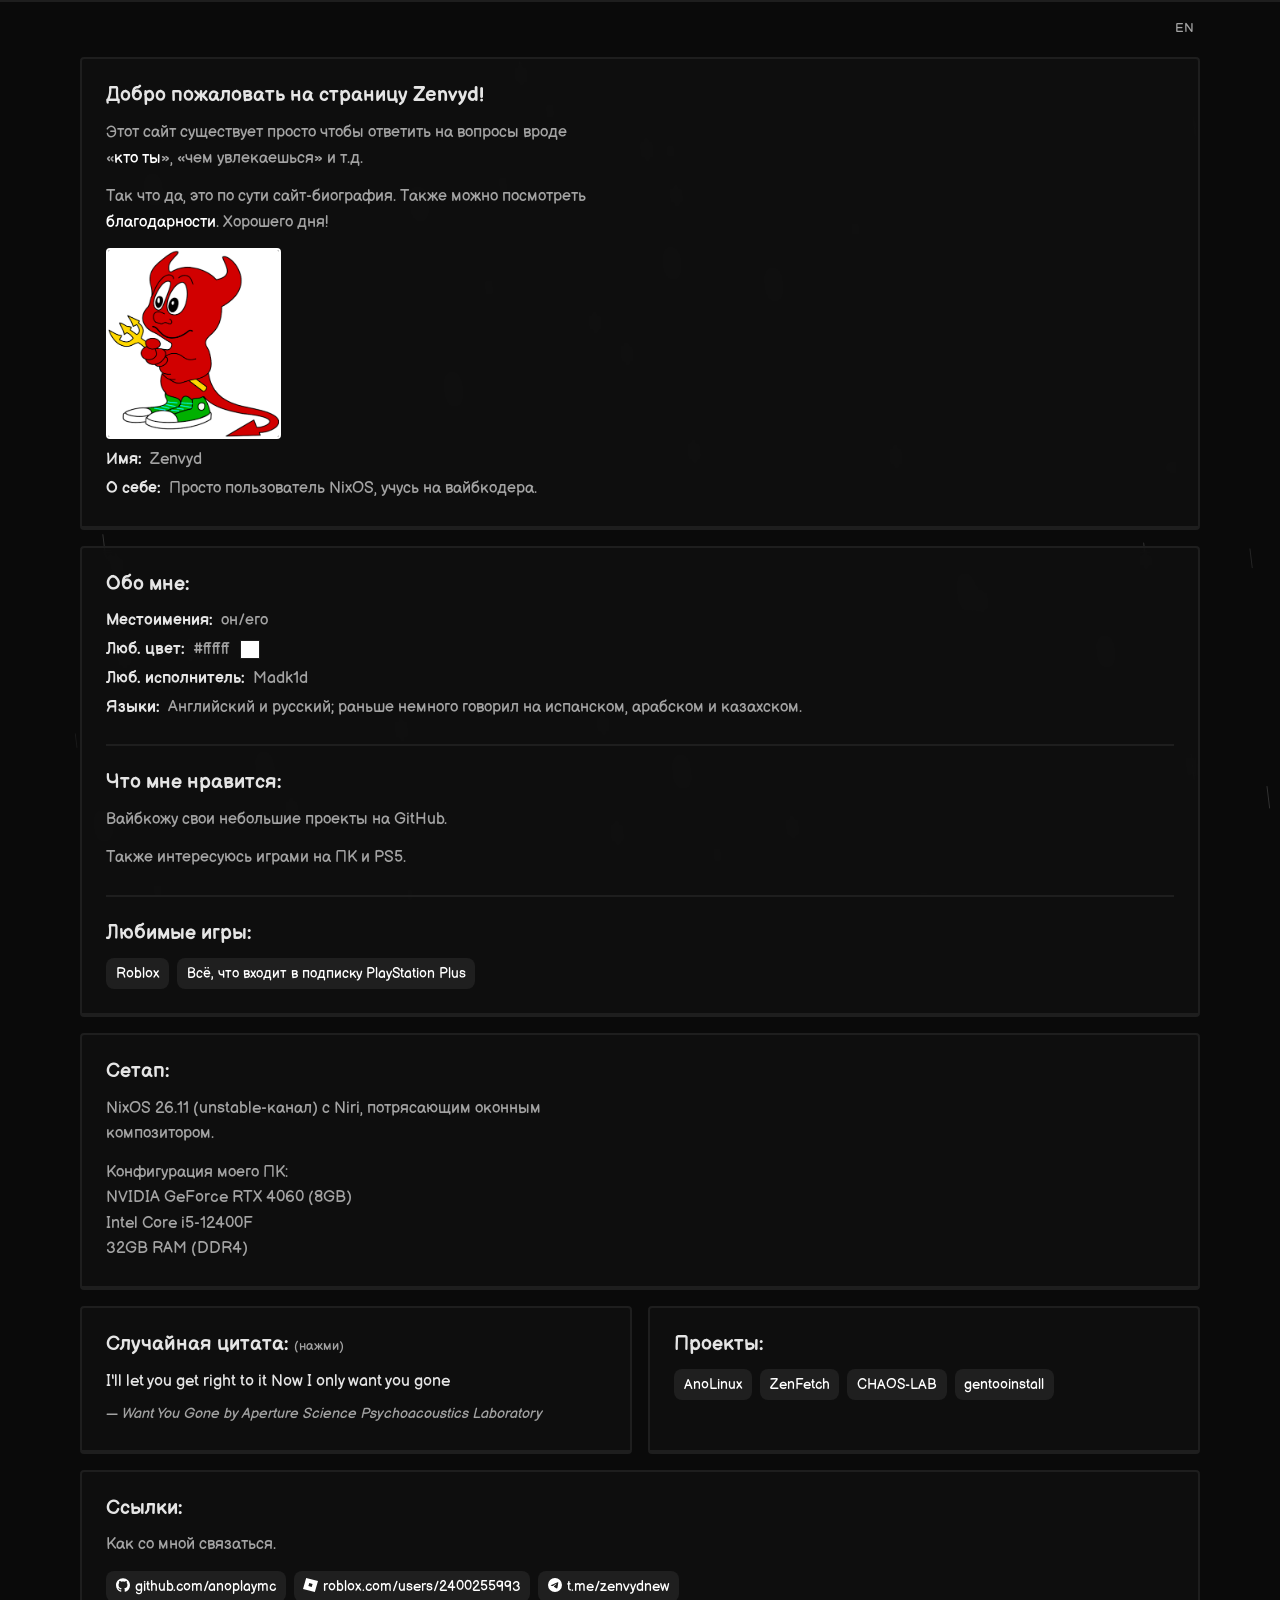
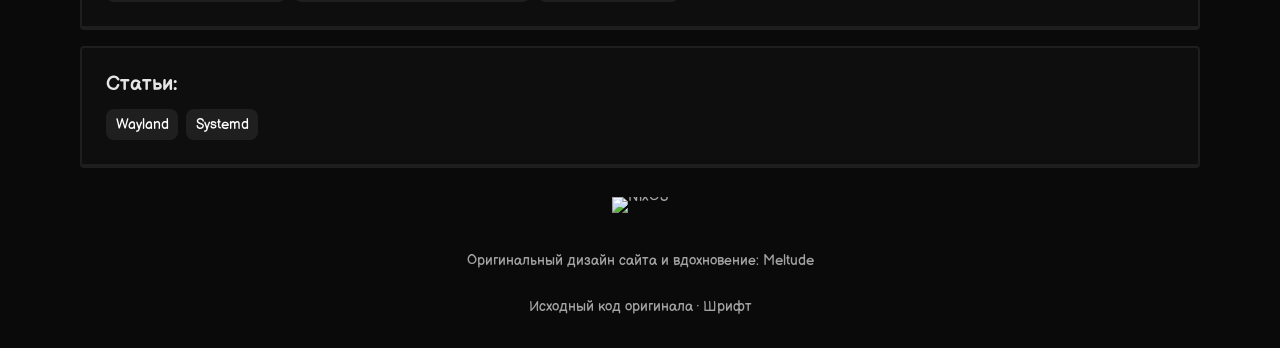
==== ru/index.html @ d2bb3ef8 "Publish Zenvyd website" ====
<!doctype html>
<html lang="ru">
  <head>
    <meta charset="UTF-8" />
    <meta name="viewport" content="width=device-width, initial-scale=1.0" />
    <meta
      name="description"
      content="Личная страница Zenvyd. Просто пользователь NixOS, учусь на вайбкодера."
    />
    <meta name="author" content="Zenvyd" />
    <meta property="og:type" content="profile" />
    <meta property="og:title" content="Zenvyd" />
    <meta
      property="og:description"
      content="Просто пользователь NixOS, учусь на вайбкодера."
    />
    <link rel="icon" type="image/png" href="/img/root/avatar.png" />
    <title>Zenvyd</title>
    <link rel="stylesheet" href="../style.css" />
    <link
      rel="preload"
      href="/fonts/balsamiq-sans-regular-cyrillic.woff2"
      as="font"
      type="font/woff2"
      crossorigin
    />
    <link rel="canonical" href="/ru/" />
    <link rel="alternate" hreflang="en" href="/" />
    <link rel="alternate" hreflang="ru" href="/ru/" />
    <link rel="alternate" hreflang="x-default" href="/" />
  </head>
  <body>
    <canvas id="rain" aria-hidden="true"></canvas>
    <div class="progress-wrap" aria-hidden="true">
      <div class="progress-bar"></div>
    </div>
    <div class="page-shell">
      <div class="topbar-wrap">
        <div class="lang-switcher lang-switcher--compact lang-switcher--plain">
          <a
            href="/"
            hreflang="en"
            lang="en"
            aria-label="Переключить на английский"
            >EN</a
          >
        </div>
      </div>

      <div class="layout">
        <main class="content">
          <section class="hero pane" id="overview" aria-label="Профиль">
            <div class="profile-details">
              <h3>Добро пожаловать на страницу Zenvyd!</h3>
              <p class="muted">
                Этот сайт существует просто чтобы ответить на вопросы вроде «<a
                  href="#about"
                  >кто ты</a
                >», «чем увлекаешься» и т.д.
              </p>
              <p class="muted">
                Так что да, это по сути сайт-биография. Также можно посмотреть
                <a href="#credits">благодарности</a>. Хорошего дня!
              </p>
              <img
                class="profile-picture"
                src="../img/root/avatar.png"
                alt="Фото профиля Zenvyd"
                onerror="this.hidden = true"
              />
              <dl class="fact-list">
                <div>
                  <dt>Имя</dt>
                  <dd>Zenvyd</dd>
                </div>
                <!--
                  Приватные поля, отключены по умолчанию. Чтобы показать их,
                  вынесите нужные строки из комментария и впишите значения:
                <div>
                  <dt>Возраст</dt>
                  <dd>AGE лет</dd>
                </div>
                <div>
                  <dt>День рождения</dt>
                  <dd>DD.MM</dd>
                </div>
                -->
                <div>
                  <dt>О себе</dt>
                  <dd>Просто пользователь NixOS, учусь на вайбкодера.</dd>
                </div>
              </dl>
            </div>
          </section>

          <section class="pane-grid" id="about" aria-label="Биография">
            <article class="pane span-all">
              <h3>Обо мне:</h3>
              <dl class="fact-list">
                <div>
                  <dt>Местоимения</dt>
                  <dd>он/его</dd>
                </div>
                <!--
                  Приватное поле, отключено по умолчанию. Чтобы показать его,
                  вынесите его из комментария и впишите значение:
                <div>
                  <dt>Ориентация</dt>
                  <dd>ORIENTATION</dd>
                </div>
                -->
                <div>
                  <dt>Люб. цвет</dt>
                  <dd>#ffffff <span class="swatch"></span></dd>
                </div>
                <div>
                  <dt>Люб. исполнитель</dt>
                  <dd>Madk1d</dd>
                </div>
                <div>
                  <dt>Языки</dt>
                  <dd>
                    Английский и русский; раньше немного говорил на испанском,
                    арабском и казахском.
                  </dd>
                </div>
              </dl>

              <h3 class="subheading">Что мне нравится:</h3>
              <p class="muted">Вайбкожу свои небольшие проекты на GitHub.</p>
              <p class="muted">Также интересуюсь играми на ПК и PS5.</p>
              <h3 class="subheading">Любимые игры:</h3>
              <ul class="chip-list">
                <li>
                  <a
                    href="https://www.roblox.com/"
                    target="_blank"
                    rel="noopener noreferrer"
                    >Roblox</a
                  >
                </li>
                <li>
                  <a
                    href="https://www.playstation.com/ru-ua/ps-plus/?srsltid=AYCX9vJfrZIqcWWB5HIxY8iefV56jX-Yb2LSt9ZhHgLh5_P8R7r24Fbm"
                    target="_blank"
                    rel="noopener noreferrer"
                    >Всё, что входит в подписку PlayStation Plus</a
                  >
                </li>
              </ul>
            </article>

            <article class="pane span-all">
              <h3>Сетап:</h3>
              <p class="muted">
                NixOS 26.11 (unstable-канал) с Niri, потрясающим оконным
                композитором.
              </p>
              <p class="muted">
                Конфигурация моего ПК:<br />
                NVIDIA GeForce RTX 4060 (8GB)<br />
                Intel Core i5-12400F<br />
                32GB RAM (DDR4)<br />
              </p>
            </article>

            <!--
              Панель last.fm «сейчас играет». Отключена, пока data-lastfm-user
              пустой; впишите туда свой ник на last.fm, чтобы включить её.
            -->
            <article
              class="pane span-all now-playing-pane"
              id="music"
              aria-label="Сейчас слушаю"
              data-lastfm-user=""
              hidden
            >
              <h3><span class="lastfm">last.fm</span>:</h3>
              <div class="now-playing-row" aria-live="polite">
                <a class="now-playing" target="_blank" rel="noopener noreferrer"
                  >Loading…</a
                >
                <img
                  class="now-playing-cover"
                  alt=""
                  width="48"
                  height="48"
                  style="display: none"
                />
              </div>
            </article>

            <article class="pane quote-pane" id="quote-pane">
              <h3>
                Случайная цитата:
                <span
                  class="quote-hint"
                  role="button"
                  tabindex="0"
                  aria-label="Показать другую случайную цитату"
                  title="Нажми, чтобы показать другую цитату"
                  >(нажми)</span
                >
              </h3>
              <blockquote>
                <p id="quote-text">Talk is cheap. Show me the code.</p>
                <footer>— <cite id="quote-author">Linus Torvalds</cite></footer>
              </blockquote>
            </article>

            <article class="pane">
              <h3>Проекты:</h3>
              <ul class="chip-list">
                <li>
                  <a
                    href="https://github.com/anoplaymc/anolinux"
                    target="_blank"
                    rel="noopener noreferrer"
                    >AnoLinux</a
                  >
                </li>
                <li>
                  <a
                    href="https://github.com/anoplaymc/zenfetch"
                    target="_blank"
                    rel="noopener noreferrer"
                    >ZenFetch</a
                  >
                </li>
                <li>
                  <a
                    href="https://github.com/anoplaymc/CHAOS-LAB"
                    target="_blank"
                    rel="noopener noreferrer"
                    >CHAOS-LAB</a
                  >
                </li>
                <li>
                  <a
                    href="https://github.com/anoplaymc/gentooinstall"
                    target="_blank"
                    rel="noopener noreferrer"
                    >gentooinstall</a
                  >
                </li>
              </ul>
            </article>

            <article class="pane span-all">
              <h3>Ссылки:</h3>
              <p class="muted">Как со мной связаться.</p>
              <ul class="chip-list">
                <li>
                  <a
                    href="https://github.com/anoplaymc"
                    target="_blank"
                    rel="noopener noreferrer me"
                    ><img
                      class="inline-icon"
                      src="../img/icons/github.svg"
                      alt=""
                      aria-hidden="true"
                      width="16"
                      height="16"
                      loading="lazy"
                    />github.com/anoplaymc</a
                  >
                </li>
                <li>
                  <a
                    href="https://www.roblox.com/users/2400255993/profile/"
                    target="_blank"
                    rel="noopener noreferrer me"
                    ><img
                      class="inline-icon"
                      src="../img/icons/roblox.svg"
                      alt=""
                      aria-hidden="true"
                      width="16"
                      height="16"
                      loading="lazy"
                    />roblox.com/users/2400255993</a
                  >
                </li>
                <li>
                  <a
                    href="https://t.me/zenvydnew"
                    target="_blank"
                    rel="noopener noreferrer me"
                    ><img
                      class="inline-icon"
                      src="../img/icons/telegram.svg"
                      alt=""
                      aria-hidden="true"
                      width="16"
                      height="16"
                      loading="lazy"
                    />t.me/zenvydnew</a
                  >
                </li>
              </ul>
            </article>
          </section>

          <section class="pane" id="articles" aria-label="Статьи">
            <h3>Статьи:</h3>
            <ul class="chip-list">
              <li><a href="wayland/">Wayland</a></li>
              <li><a href="systemd/">Systemd</a></li>
            </ul>
          </section>
        </main>
      </div>

      <footer class="footer footer-badges">
        <div class="badge-row" role="group" aria-label="Бейджи">
          <a href="https://nixos.org">
            <img
              src="https://notnite.com/buttons/nixos.png"
              alt="NixOS"
              loading="lazy"
            />
          </a>
        </div>
        <p class="muted" id="credits">
          Оригинальный дизайн сайта и вдохновение:
          <a
            href="https://meltude.me"
            target="_blank"
            rel="noopener"
            >Meltude</a
          >
        </p>
        <p class="muted">
          <a
            class="text-link"
            href="https://codeberg.org/meltude/pages"
            target="_blank"
            rel="noopener"
            >Исходный код оригинала</a
          >
          &middot;
          <a
            class="text-link"
            href="https://fonts.google.com/specimen/Balsamiq+Sans"
            target="_blank"
            rel="noopener"
            >Шрифт</a
          >
        </p>
      </footer>
    </div>
    <script src="../scripts/quotes.js" defer></script>
    <script src="../scripts/rain.js" defer></script>
    <script src="../scripts/lastfm.js" defer></script>
    <script src="../scripts/progress.js" defer></script>
  </body>
</html>
---- style.css ----
:root {
  --background: #0a0a0a;
  --surface: #111111;
  --surface-raised: #1f1f1f;
  --border: #1e1e1e;
  --text: #e5e5e5;
  --muted: #a3a3a3;
  --subtle: #737373;
  --accent: #ffffff;
  --link: #e5e5e5;
}

@font-face {
  font-family: "Balsamiq Sans";
  src: url("fonts/balsamiq-sans-regular-cyrillic-ext.woff2") format("woff2");
  font-style: normal;
  font-weight: 400;
  font-display: swap;
  unicode-range:
    U+0460-052F, U+1C80-1C8A, U+20B4, U+2DE0-2DFF, U+A640-A69F, U+FE2E-FE2F;
}
@font-face {
  font-family: "Balsamiq Sans";
  src: url("fonts/balsamiq-sans-regular-cyrillic.woff2") format("woff2");
  font-style: normal;
  font-weight: 400;
  font-display: swap;
  unicode-range: U+0301, U+0400-045F, U+0490-0491, U+04B0-04B1, U+2116;
}
@font-face {
  font-family: "Balsamiq Sans";
  src: url("fonts/balsamiq-sans-regular-latin-ext.woff2") format("woff2");
  font-style: normal;
  font-weight: 400;
  font-display: swap;
  unicode-range:
    U+0100-02BA, U+02BD-02C5, U+02C7-02CC, U+02CE-02D7, U+02DD-02FF, U+0304,
    U+0308, U+0329, U+1D00-1DBF, U+1E00-1E9F, U+1EF2-1EFF, U+2020, U+20A0-20AB,
    U+20AD-20C4, U+2113, U+2C60-2C7F, U+A720-A7FF;
}
@font-face {
  font-family: "Balsamiq Sans";
  src: url("fonts/balsamiq-sans-regular-latin.woff2") format("woff2");
  font-style: normal;
  font-weight: 400;
  font-display: swap;
  unicode-range:
    U+0000-00FF, U+0131, U+0152-0153, U+02BB-02BC, U+02C6, U+02DA, U+02DC,
    U+0304, U+0308, U+0329, U+2000-206F, U+20AC, U+2122, U+2191, U+2193, U+2212,
    U+2215, U+FEFF, U+FFFD;
}
@font-face {
  font-family: "Balsamiq Sans";
  src: url("fonts/balsamiq-sans-bold-cyrillic-ext.woff2") format("woff2");
  font-style: normal;
  font-weight: 700;
  font-display: swap;
  unicode-range:
    U+0460-052F, U+1C80-1C8A, U+20B4, U+2DE0-2DFF, U+A640-A69F, U+FE2E-FE2F;
}
@font-face {
  font-family: "Balsamiq Sans";
  src: url("fonts/balsamiq-sans-bold-cyrillic.woff2") format("woff2");
  font-style: normal;
  font-weight: 700;
  font-display: swap;
  unicode-range: U+0301, U+0400-045F, U+0490-0491, U+04B0-04B1, U+2116;
}
@font-face {
  font-family: "Balsamiq Sans";
  src: url("fonts/balsamiq-sans-bold-latin-ext.woff2") format("woff2");
  font-style: normal;
  font-weight: 700;
  font-display: swap;
  unicode-range:
    U+0100-02BA, U+02BD-02C5, U+02C7-02CC, U+02CE-02D7, U+02DD-02FF, U+0304,
    U+0308, U+0329, U+1D00-1DBF, U+1E00-1E9F, U+1EF2-1EFF, U+2020, U+20A0-20AB,
    U+20AD-20C4, U+2113, U+2C60-2C7F, U+A720-A7FF;
}
@font-face {
  font-family: "Balsamiq Sans";
  src: url("fonts/balsamiq-sans-bold-latin.woff2") format("woff2");
  font-style: normal;
  font-weight: 700;
  font-display: swap;
  unicode-range:
    U+0000-00FF, U+0131, U+0152-0153, U+02BB-02BC, U+02C6, U+02DA, U+02DC,
    U+0304, U+0308, U+0329, U+2000-206F, U+20AC, U+2122, U+2191, U+2193, U+2212,
    U+2215, U+FEFF, U+FFFD;
}
* {
  box-sizing: border-box;
}

[hidden] {
  display: none !important;
}

body {
  min-width: 320px;
  margin: 0;
  background: var(--background);
  color: var(--text);
  font-family: "Balsamiq Sans", "Comic Sans MS", "DejaVu Sans", sans-serif;
  line-height: 1.6;
}

#rain {
  position: fixed;
  inset: 0;
  width: 100vw;
  height: 100vh;
  z-index: -1;
  pointer-events: none;
  will-change: transform;
  transform: translateZ(0);
}


a {
  color: var(--accent);
  text-decoration: none;
}

.swatch {
  display: inline-block;
  width: 1.2em;
  height: 1.2em;
  background: #ffffff;
  border: 1px solid var(--border);
  vertical-align: -0.3em;
  margin-left: 0.4em;
}

a:hover,
a:focus-visible {
  color: var(--link);
  text-decoration: underline;
  text-underline-offset: 0.2em;
}

.page-shell {
  width: min(1120px, calc(100% - 2rem));
  margin: 0 auto;
  padding: 1rem 0;
}

.pane {
  border: 2px solid var(--border);
  border-bottom: 4px solid var(--border);
  border-radius: 4px;
  background: rgba(17, 17, 17, 0.75);
  -webkit-backdrop-filter: blur(6px);
  backdrop-filter: blur(6px);
}

.topbar,
.footer {
  display: flex;
  align-items: center;
  justify-content: center;
  gap: 1rem;
  padding: 0.85rem 1rem;
}

.topbar {
  width: fit-content;
  max-width: 100%;
  margin: 0 auto;
  padding: 0.85rem 2rem;
  text-align: center;
}

.topbar nav {
  display: flex;
  flex-wrap: wrap;
  justify-content: center;
  align-items: center;
  gap: 1rem;
  font-size: 0.9rem;
}

.topbar-wrap {
  display: flex;
  justify-content: space-between;
  align-items: center;
  gap: 0.5rem;
  flex-wrap: wrap;
}

.topbar-wrap .topbar {
  margin: 0;
}

.topbar-wrap > .lang-switcher {
  margin-left: auto;
}

.lang-switcher {
  display: flex;
  align-items: center;
  padding: 0.45rem 0.7rem;
  font-size: 0.8rem;
}

.lang-switcher a {
  border-radius: 4px;
  padding: 0.15rem 0.4rem;
  color: var(--muted);
}

.lang-switcher a:hover {
  color: var(--accent);
  text-decoration: underline;
  text-underline-offset: 0.2em;
}

.lang-switcher a:focus-visible {
  outline: 2px solid var(--accent);
  outline-offset: 2px;
}

.lang-switcher--plain {
  background: transparent;
  border: none;
  padding: 0;
}

.layout {
  margin: 1rem 0;
}

.content {
  display: grid;
  gap: 1rem;
  min-width: 0;
}

.hero,
.content > .pane,
.pane-grid .pane {
  padding: 1.5rem;
}

.hero {
  display: block;
}

.profile-picture {
  width: 175px;
  margin: 0.8rem 0 0;
  border-radius: 4px;
  height: auto;
  border: 2px solid var(--accent);
  object-fit: cover;
}

.profile-details dl {
  margin: 0;
}

.profile-details h3 {
  margin-bottom: 0.8rem;
}

.profile-details strong {
  color: var(--text);
}

.subheading {
  margin-top: 1.5rem;
  padding-top: 1.5rem;
  border-top: 2px solid var(--border);
  width: 100%;
}

.eyebrow {
  margin: 0 0 0.2rem;
  color: var(--muted);
  font-size: 0.72rem;
  font-weight: 700;
  letter-spacing: 0.12em;
  text-transform: uppercase;
}

h1 {
  font-size: 1.5rem;
  margin: 0;
  color: var(--text);
  line-height: 1.2;
}

h3 {
  font-size: 1.25rem;
  margin: 0;
  color: var(--text);
  line-height: 1.2;
}

.visually-hidden {
  position: absolute;
  width: 1px;
  height: 1px;
  margin: -1px;
  padding: 0;
  overflow: hidden;
  clip: rect(0 0 0 0);
  white-space: nowrap;
  border: 0;
}

.span-all {
  grid-column: 1 / -1;
}

.section-intro {
  grid-column: 1 / -1;
  margin: 0;
  max-width: 55ch;
  border-radius: 4px;
  color: var(--muted);
}

.inline-icon {
  width: 1em;
  height: 1em;
  vertical-align: -0.12em;
  margin-right: 0.35em;
}

.fact-list {
  display: grid;
  gap: 0.2rem;
  margin: 0.8rem 0 0;
}

.fact-list > div {
  display: flex;
  flex-wrap: wrap;
  column-gap: 0.5rem;
}

.fact-list dt::after {
  content: ":";
}

.fact-list dt {
  display: inline;
  color: var(--text);
  font-weight: 700;
}

.fact-list dd {
  display: inline;
  margin: 0;
  color: var(--muted);
}

.chip-list {
  display: flex;
  flex-wrap: wrap;
  gap: 0.5rem;
  margin: 0.8rem 0 0;
  padding: 0;
  list-style: none;
}

.chip-list a {
  display: inline-block;
  background: var(--surface-raised);
  padding: 0.25rem 0.6rem;
  border-radius: 8px;
  font-size: 0.9rem;
}

.muted {
  max-width: 55ch;
  margin: 0.8rem 0 0;
  color: var(--muted);
}

.now-playing {
  color: var(--muted);
  font-size: 0.95rem;
  overflow-wrap: anywhere;
}

.pane-grid .pane.now-playing-pane {
  flex-direction: row;
  flex-wrap: wrap;
  align-content: flex-start;
  align-items: center;
  align-self: start;
  gap: 0.75rem 1.25rem;
  padding-bottom: 0.75rem;
}

.pane-grid .pane.now-playing-pane h3 {
  flex: 0 0 auto;
  width: 100%;
  padding-bottom: 0.5rem;
  border-bottom: 2px solid var(--border);
}

.pane-grid .pane.now-playing-pane .now-playing-row {
  display: flex;
  align-items: center;
  gap: 0.75rem;
  flex: 1 1 100%;
  width: 100%;
  margin: 0;
}

.now-playing-cover {
  width: 48px;
  height: 48px;
  flex: 0 0 auto;
  border-radius: 4px;
  border: 2px solid var(--border);
  object-fit: cover;
  margin-left: auto;
}

.now-playing-cover-placeholder {
  align-items: center;
  justify-content: center;
  background: var(--surface-raised);
  color: var(--subtle);
  font-size: 1.25rem;
  line-height: 1;
  user-select: none;
}

.pane-grid {
  display: grid;
  grid-template-columns: repeat(2, minmax(0, 1fr));
  gap: 1rem;
}

.section-divider {
  grid-column: 1 / -1;
  border-bottom: 2px solid var(--border);
  padding-bottom: 0.5rem;
}

.pane-grid .pane {
  display: flex;
  flex-direction: column;
  align-items: flex-start;
}

.bio-grid .pane p:not(.eyebrow) {
  margin: 0;
}

.text-link {
  display: inline-block;
  margin-top: 1.25rem;
  color: var(--accent);
  font-size: 0.9rem;
}

blockquote {
  max-width: 42rem;
  margin: 0;
  user-select: none;
  color: var(--accent);
  font-size: clamp(1.2rem, 3vw, 1.7rem);
}

.quote-pane {
  cursor: pointer;
}

.quote-pane:hover {
  border-color: var(--accent);
}

.quote-pane:focus-visible {
  outline: 2px solid var(--accent);
  outline-offset: 2px;
}

.quote-pane blockquote {
  margin-top: 0.8rem;
  font-size: 1rem;
  max-width: 100%;
}

.quote-pane blockquote p {
  margin: 0;
  color: var(--text);
}

.quote-pane blockquote footer {
  margin-top: 0.5rem;
  color: var(--muted);
  font-size: 0.9rem;
}

.quote-hint {
  display: inline;
  border-radius: 4px;
  color: var(--muted);
  font-size: 0.8rem;
  font-weight: 400;
  cursor: pointer;
}

.quote-hint:hover {
  color: var(--accent);
}

.quote-hint:focus-visible {
  outline: 2px solid var(--accent);
  outline-offset: 2px;
}

.footer {
  position: relative;
  justify-content: center;
  text-align: center;
  color: var(--subtle);
  font-size: 0.85rem;
}

.footer a {
  color: var(--muted);
}

.footer .text-link {
  margin-top: 0;
}

.footer-badges {
  flex-direction: column;
  gap: 0.6rem;
}

.badge-row {
  display: flex;
  flex-wrap: wrap;
  justify-content: center;
  align-items: center;
  gap: 0.5rem;
}

.badge-row a {
  display: inline-block;
  line-height: 0;
}

.badge-row img {
  display: block;
  height: 31px;
  width: auto;
}

.webring-container {
  display: flex;
  justify-content: center;
  max-width: 100%;
}

.webring-widget {
  display: flex;
  flex-wrap: wrap;
  align-items: center;
  justify-content: center;
  gap: 0.65rem;
  padding: 0.35rem 0.75rem;
  border: 2px solid var(--border);
  border-bottom: 4px solid var(--border);
  border-radius: 8px;
  background: var(--surface);
  color: var(--muted);
  font-size: 0.85rem;
}

.webring-widget a {
  color: var(--text);
}

.webring-widget a:focus-visible {
  outline: 2px solid var(--accent);
  outline-offset: 3px;
}

.progress-wrap {
  position: fixed;
  inset: 0 0 auto 0;
  width: 100%;
  height: 2px;
  background: var(--border);
  z-index: 50;
  pointer-events: none;
}

.progress-bar {
  height: 100%;
  width: 0%;
  background: var(--accent);
}

@media (max-width: 700px) {
  .pane-grid {
    grid-template-columns: 1fr;
  }

  .pane-grid .pane.now-playing-pane {
    flex-direction: column;
    flex-wrap: nowrap;
    align-items: flex-start;
    gap: 0;
  }

  .pane-grid .pane.now-playing-pane .now-playing-row {
    flex: 0 0 auto;
    margin: 0.8rem 0 0;
  }

  .footer {
    align-items: flex-start;
    flex-direction: column;
  }

  .topbar {
    width: fit-content;
    max-width: 100%;
    margin: 0 auto;
    align-items: center;
    flex-direction: column;
    text-align: center;
  }

  .topbar-wrap {
    flex-direction: row;
    align-items: center;
    justify-content: space-between;
  }

  .topbar-wrap .topbar {
    margin: 0 auto;
  }

  .topbar nav {
    justify-content: center;
  }

  .footer-badges {
    align-items: center;
  }
}
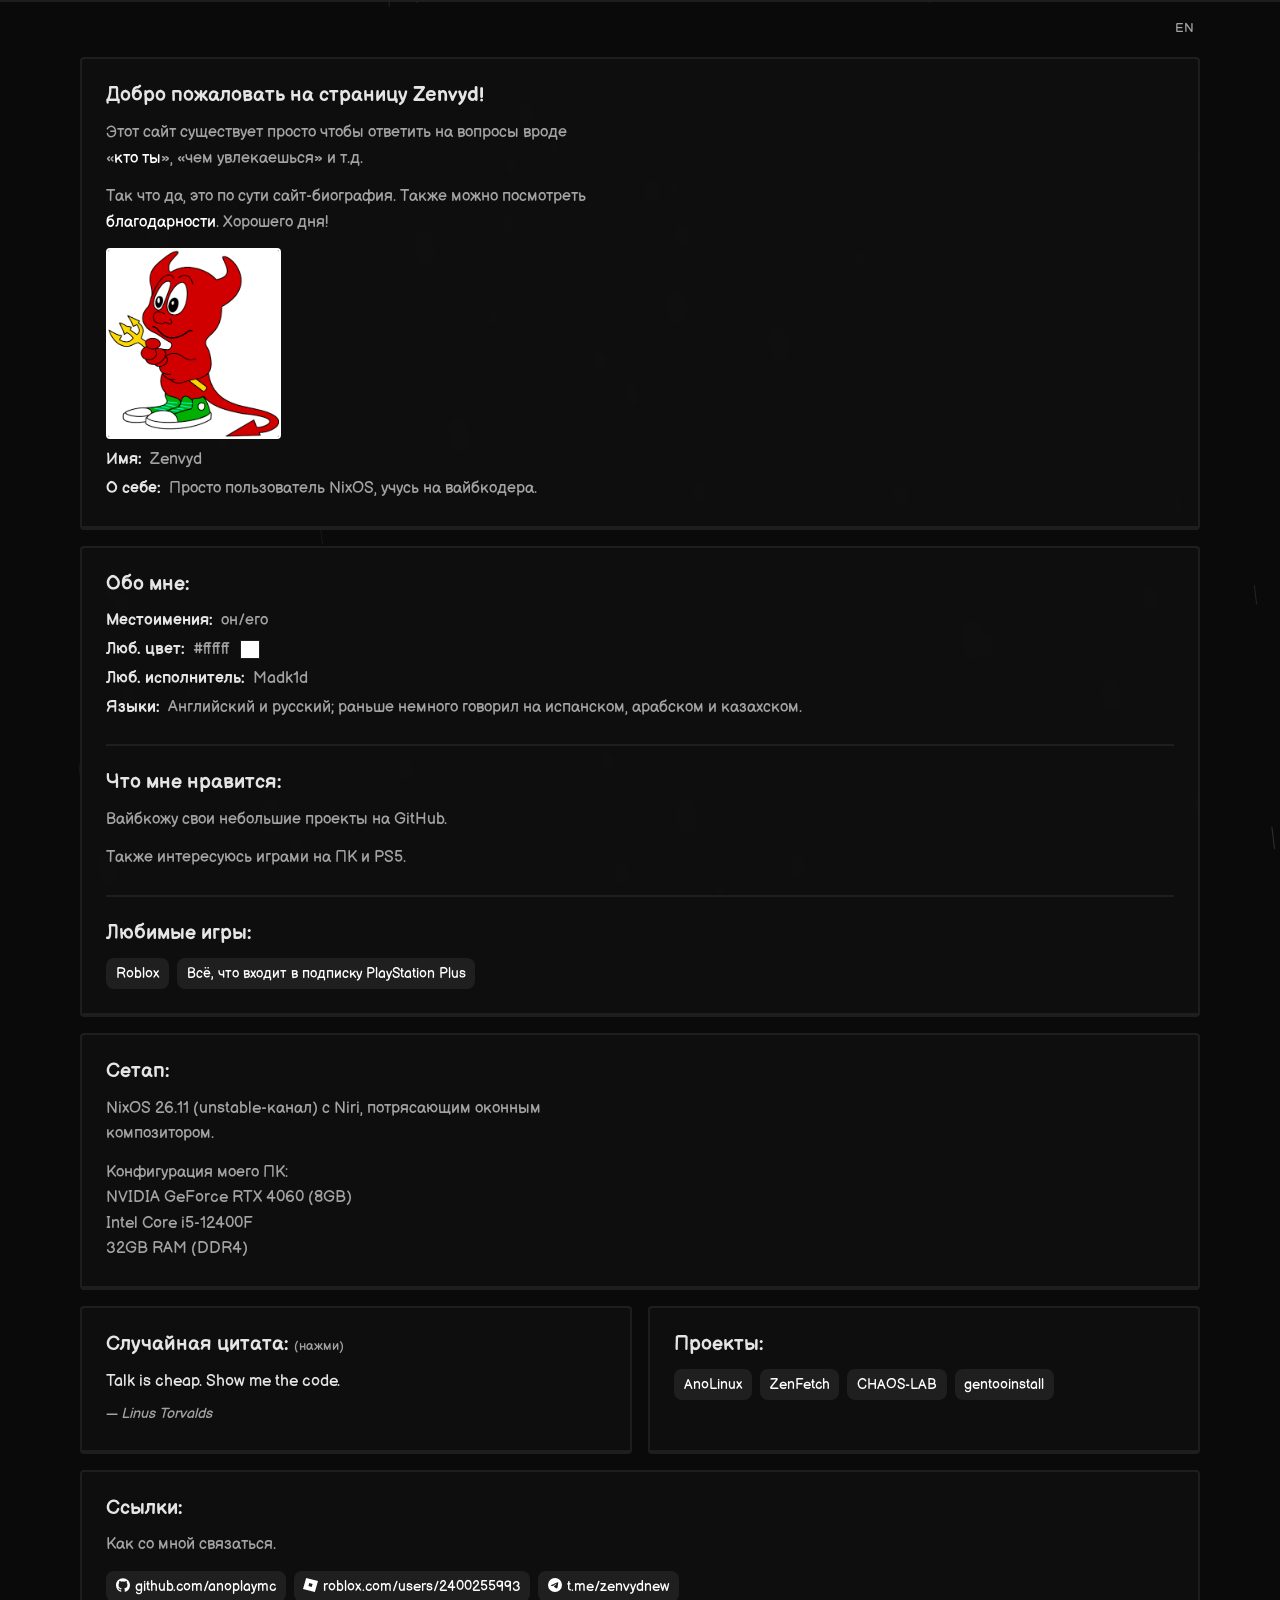
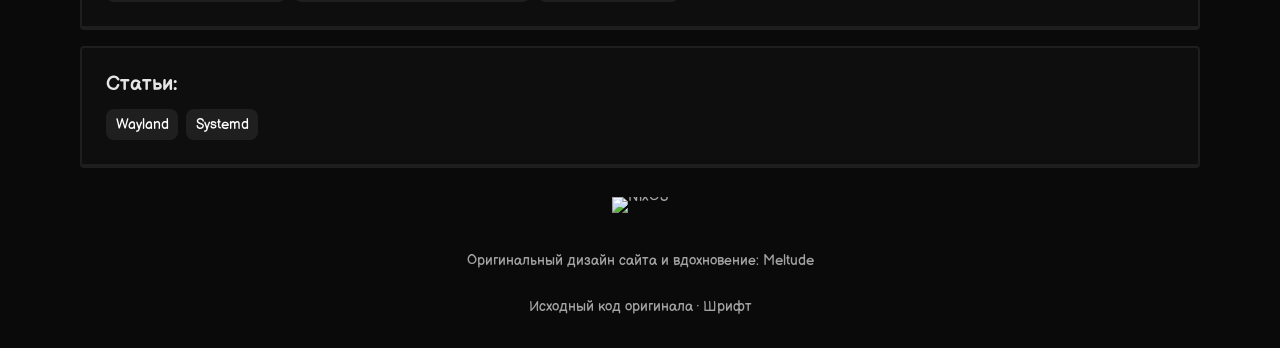
==== commit 843258ed: "Fix GitHub Pages navigation" ====
--- a/ru/index.html
+++ b/ru/index.html
@@ -14,20 +14,20 @@
       property="og:description"
       content="Просто пользователь NixOS, учусь на вайбкодера."
     />
-    <link rel="icon" type="image/png" href="/img/root/avatar.png" />
+    <link rel="icon" type="image/png" href="../img/root/avatar.png" />
     <title>Zenvyd</title>
     <link rel="stylesheet" href="../style.css" />
     <link
       rel="preload"
-      href="/fonts/balsamiq-sans-regular-cyrillic.woff2"
+      href="../fonts/balsamiq-sans-regular-cyrillic.woff2"
       as="font"
       type="font/woff2"
       crossorigin
     />
-    <link rel="canonical" href="/ru/" />
-    <link rel="alternate" hreflang="en" href="/" />
-    <link rel="alternate" hreflang="ru" href="/ru/" />
-    <link rel="alternate" hreflang="x-default" href="/" />
+    <link rel="canonical" href="https://anoplaymc.github.io/zenvyd/ru/" />
+    <link rel="alternate" hreflang="en" href="https://anoplaymc.github.io/zenvyd/" />
+    <link rel="alternate" hreflang="ru" href="https://anoplaymc.github.io/zenvyd/ru/" />
+    <link rel="alternate" hreflang="x-default" href="https://anoplaymc.github.io/zenvyd/" />
   </head>
   <body>
     <canvas id="rain" aria-hidden="true"></canvas>
@@ -38,7 +38,7 @@
       <div class="topbar-wrap">
         <div class="lang-switcher lang-switcher--compact lang-switcher--plain">
           <a
-            href="/"
+            href="../"
             hreflang="en"
             lang="en"
             aria-label="Переключить на английский"
